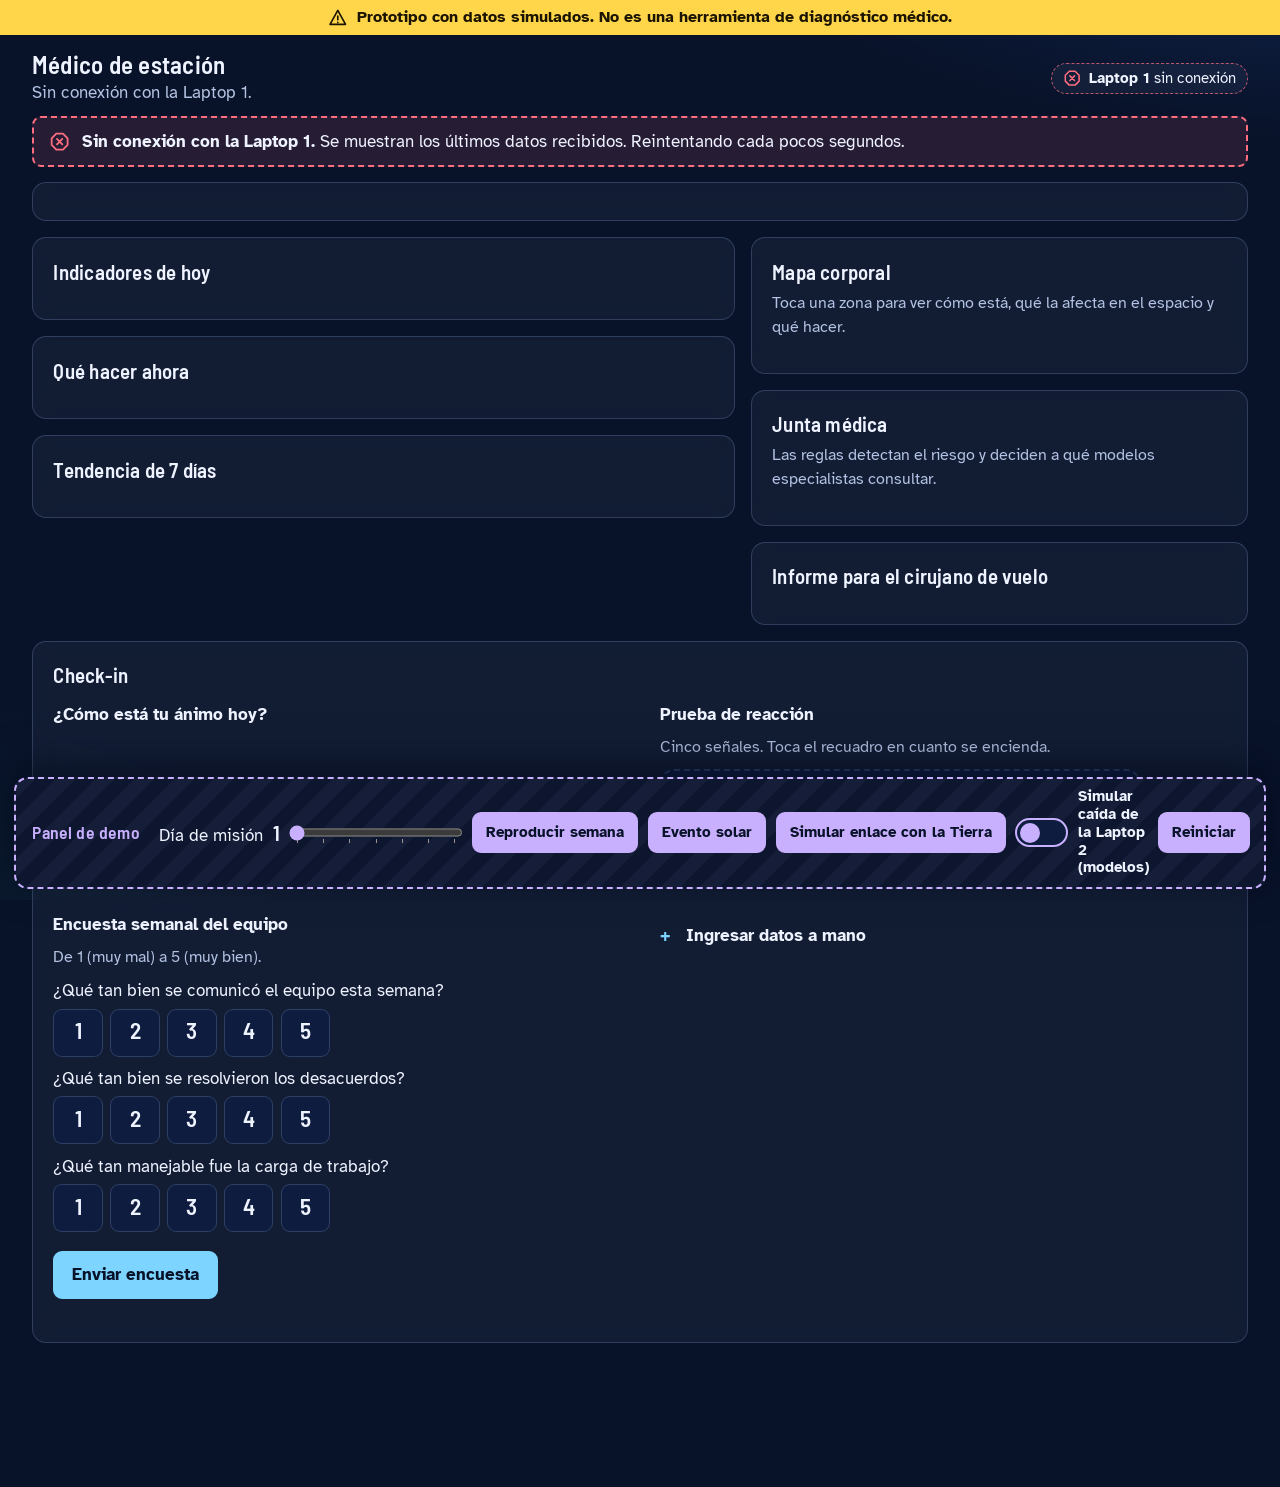
==== laptop1-backend-frontend/frontend/index.html @ 9464c799 "Primer commit: prototipo Argonaut" ====
<!DOCTYPE html>
<html lang="es">
<head>
  <meta charset="utf-8">
  <meta name="viewport" content="width=device-width, initial-scale=1, viewport-fit=cover">
  <meta name="theme-color" content="#081229">
  <title>Médico de estación</title>
  <!-- Todo es local: sin CDN, sin fuentes remotas, sin APIs externas. -->
  <link rel="stylesheet" href="css/estilos.css">
  <link rel="icon" href="data:image/svg+xml,%3Csvg xmlns='http://www.w3.org/2000/svg' viewBox='0 0 32 32'%3E%3Ccircle cx='16' cy='16' r='14' fill='%23081229' stroke='%237CD4FF' stroke-width='2'/%3E%3Cpath d='M16 9v14M9 16h14' stroke='%233EE0A1' stroke-width='3.5' stroke-linecap='round'/%3E%3C/svg%3E">
</head>
<body>
  <!-- Aviso visible y permanente (requisito del reto). -->
  <div class="aviso-permanente" role="note">
    <svg aria-hidden="true" viewBox="0 0 24 24"><path d="M12 3 2.5 20h19L12 3Z"/><path d="M12 10v4.5M12 17.5v.5"/></svg>
    <span>Prototipo con datos simulados. No es una herramienta de diagnóstico médico.</span>
  </div>

  <header class="cabecera">
    <div class="marca">
      <h1>Médico de estación</h1>
      <p id="quien">Conectando con la estación…</p>
    </div>
    <div id="red" class="red" aria-label="Estado de las laptops y del modelo solar" aria-live="polite"></div>
  </header>

  <div id="avisos-sistema" class="avisos-sistema" aria-live="polite"></div>

  <main class="rejilla" id="contenido">
    <section id="sec-estado" class="panel estado" aria-labelledby="t-estado">
      <h2 id="t-estado" class="solo-lectores">Estado general</h2>
      <div id="estado-global"></div>
    </section>

    <!-- Dos columnas en pantallas anchas; en el celular se apilan en este orden. -->
    <div class="columna">
      <section id="sec-tablero" class="panel" aria-labelledby="t-tablero">
        <h2 id="t-tablero">Indicadores de hoy</h2>
        <div id="tablero"></div>
      </section>

      <section id="sec-alertas" class="panel" aria-labelledby="t-alertas">
        <h2 id="t-alertas">Qué hacer ahora</h2>
        <div id="alertas"></div>
      </section>

      <section id="sec-tendencia" class="panel" aria-labelledby="t-tendencia">
        <h2 id="t-tendencia">Tendencia de 7 días</h2>
        <div id="tendencia"></div>
      </section>
    </div>

    <div class="columna">
      <section id="sec-cuerpo" class="panel" aria-labelledby="t-cuerpo">
        <h2 id="t-cuerpo">Mapa corporal</h2>
        <p class="ayuda">Toca una zona para ver cómo está, qué la afecta en el espacio y qué hacer.</p>
        <div id="cuerpo"></div>
      </section>

      <section id="sec-junta" class="panel" aria-labelledby="t-junta">
        <h2 id="t-junta">Junta médica</h2>
        <p class="ayuda">Las reglas detectan el riesgo y deciden a qué modelos especialistas consultar.</p>
        <div id="junta"></div>
      </section>

      <section id="sec-informe" class="panel" aria-labelledby="t-informe">
        <h2 id="t-informe">Informe para el cirujano de vuelo</h2>
        <div id="informe"></div>
      </section>
    </div>

    <section id="sec-checkin" class="panel" aria-labelledby="t-checkin">
      <h2 id="t-checkin">Check-in</h2>

      <div class="bloque">
        <h3>¿Cómo está tu ánimo hoy?</h3>
        <div id="animo-botones" class="fila-botones" role="group" aria-label="Ánimo de 1 a 5"></div>
      </div>

      <div class="bloque">
        <h3>Prueba de reacción</h3>
        <p class="ayuda">Cinco señales. Toca el recuadro en cuanto se encienda.</p>
        <button type="button" id="reaccion-zona" class="reaccion-zona" data-estado="inicio">Empezar prueba</button>
        <p id="reaccion-resultado" class="ayuda" aria-live="polite"></p>
      </div>

      <form class="bloque" id="encuesta-equipo">
        <h3>Encuesta semanal del equipo</h3>
        <p class="ayuda">De 1 (muy mal) a 5 (muy bien).</p>
        <div id="encuesta-preguntas"></div>
        <button type="submit" class="boton">Enviar encuesta</button>
        <p id="encuesta-resultado" class="ayuda" aria-live="polite"></p>
      </form>

      <details class="bloque" id="registro-manual">
        <summary>Ingresar datos a mano</summary>
        <form id="form-manual">
          <div id="manual-campos" class="campos"></div>
          <button type="submit" class="boton">Guardar datos de hoy</button>
          <p id="manual-resultado" class="ayuda" aria-live="polite"></p>
        </form>
      </details>
    </section>

    <section id="sec-demo" class="panel demo" aria-labelledby="t-demo">
      <h2 id="t-demo">Panel de demo</h2>
      <p class="ayuda">Controles del presentador. No forman parte del producto.</p>
      <div class="demo-controles">
        <div class="demo-dia">
          <label for="demo-deslizador">Día de misión <output id="demo-dia-texto" for="demo-deslizador">1</output></label>
          <input type="range" id="demo-deslizador" min="1" max="7" step="1" value="1" list="demo-marcas">
          <datalist id="demo-marcas">
            <option value="1"></option><option value="2"></option><option value="3"></option><option value="4"></option>
            <option value="5"></option><option value="6"></option><option value="7"></option>
          </datalist>
        </div>
        <button type="button" class="boton" id="demo-reproducir" aria-pressed="false">Reproducir semana</button>
        <button type="button" class="boton" id="demo-solar" aria-pressed="false">Evento solar</button>
        <button type="button" class="boton" id="demo-enlace">Simular enlace con la Tierra</button>
        <label class="interruptor">
          <input type="checkbox" id="demo-caida" role="switch">
          <span class="interruptor-pista" aria-hidden="true"></span>
          <span>Simular caída de la Laptop 2 (modelos)</span>
        </label>
        <button type="button" class="boton" id="demo-reiniciar">Reiniciar</button>
      </div>
      <p id="demo-mensaje" class="ayuda" aria-live="polite"></p>
    </section>
  </main>

  <nav class="nav-inferior" aria-label="Secciones">
    <a href="#sec-tablero">Tablero</a>
    <a href="#sec-alertas">Alertas</a>
    <a href="#sec-cuerpo">Cuerpo</a>
    <a href="#sec-junta">Junta</a>
    <a href="#sec-checkin">Check-in</a>
    <a href="#sec-demo">Demo</a>
  </nav>

  <script type="module" src="js/app.js"></script>
</body>
</html>
---- laptop1-backend-frontend/frontend/css/estilos.css ----
/* ==========================================================================
   Médico de estación · estilos
   Estética de instrumento espacial: azul marino, vidrio sutil, acentos de color.
   Sin recursos remotos: las tipografías están en ../fuentes/ (licencia SIL OFL).
   Accesibilidad: contraste alto, nunca solo color (icono + texto), controles
   grandes y táctiles, foco visible, respeto a prefers-reduced-motion.
   ========================================================================== */

@font-face {
  font-family: "Atkinson Hyperlegible";
  src: url("../fuentes/atkinson-hyperlegible-latin-400-normal.woff2") format("woff2");
  font-weight: 400; font-style: normal; font-display: swap;
}
@font-face {
  font-family: "Atkinson Hyperlegible";
  src: url("../fuentes/atkinson-hyperlegible-latin-700-normal.woff2") format("woff2");
  font-weight: 700; font-style: normal; font-display: swap;
}
@font-face {
  font-family: "Barlow Semi Condensed";
  src: url("../fuentes/barlow-semi-condensed-latin-500-normal.woff2") format("woff2");
  font-weight: 500; font-style: normal; font-display: swap;
}
@font-face {
  font-family: "Barlow Semi Condensed";
  src: url("../fuentes/barlow-semi-condensed-latin-600-normal.woff2") format("woff2");
  font-weight: 600; font-style: normal; font-display: swap;
}

:root {
  /* Base */
  --noche: #081229;          /* fondo */
  --noche-2: #0e1d3f;        /* fondo de controles */
  --vidrio: rgba(196, 215, 255, 0.055);
  --vidrio-2: rgba(196, 215, 255, 0.10);
  --borde: rgba(170, 197, 255, 0.20);
  --tinta: #eef3ff;          /* texto principal */
  --tinta-2: #b3c2e2;        /* texto secundario (contraste > 8:1 sobre --noche) */
  --acento: #7cd4ff;         /* controles interactivos */
  /* Niveles: cada uno va SIEMPRE con icono y texto */
  --verde: #3ee0a1;
  --amarillo: #ffd54a;
  --naranja: #ff9f45;
  --rojo: #ff6f80;
  --sin-dato: #9aa9c9;
  /* Panel de demo: otro tono para que no se confunda con el producto */
  --demo: #c9b0ff;

  --texto: "Atkinson Hyperlegible", system-ui, -apple-system, "Segoe UI", sans-serif;
  --cifras: "Barlow Semi Condensed", "Atkinson Hyperlegible", system-ui, sans-serif;
  --radio: 14px;
  --radio-chico: 9px;
  --toque: 48px;             /* tamaño mínimo de un control táctil */
}

* { box-sizing: border-box; }

html { scroll-behavior: smooth; scroll-padding-top: 5.5rem; }

body {
  margin: 0;
  font-family: var(--texto);
  font-size: 1.0625rem;
  line-height: 1.5;
  color: var(--tinta);
  background:
    radial-gradient(1200px 520px at 108% -180px, rgba(64, 130, 255, 0.26), transparent 62%),
    radial-gradient(900px 480px at -12% 108%, rgba(62, 224, 161, 0.07), transparent 60%),
    var(--noche);
  background-attachment: fixed;
  min-height: 100vh;
  padding-bottom: 5.5rem;
}

h1, h2, h3, p { margin: 0; }
h1 { font-family: var(--cifras); font-weight: 600; font-size: 1.55rem; letter-spacing: 0.01em; line-height: 1.1; }
h2 { font-family: var(--cifras); font-weight: 600; font-size: 1.3rem; letter-spacing: 0.01em; margin-bottom: 0.75rem; }
h3 { font-size: 1.05rem; font-weight: 700; margin-bottom: 0.4rem; }
.ayuda { color: var(--tinta-2); font-size: 0.98rem; max-width: 62ch; }
h2 + .ayuda { margin-top: -0.45rem; margin-bottom: 0.85rem; }

svg { flex: none; }
.icono, .aviso-permanente svg {
  width: 1.25em; height: 1.25em; fill: none; stroke: currentColor;
  stroke-width: 2; stroke-linecap: round; stroke-linejoin: round;
}

.solo-lectores {
  position: absolute; width: 1px; height: 1px; overflow: hidden;
  clip: rect(0 0 0 0); white-space: nowrap;
}

:focus-visible { outline: 3px solid var(--acento); outline-offset: 3px; border-radius: 6px; }

/* ---- Aviso permanente ---------------------------------------------------- */
.aviso-permanente {
  position: sticky; top: 0; z-index: 30;
  display: flex; align-items: center; justify-content: center; gap: 0.55rem;
  padding: 0.45rem 1rem;
  background: #ffd54a; color: #1b1400;
  font-weight: 700; font-size: 0.98rem; text-align: center; line-height: 1.3;
}

/* ---- Cabecera ------------------------------------------------------------- */
.cabecera {
  display: flex; flex-wrap: wrap; align-items: center; justify-content: space-between;
  gap: 0.9rem 1.5rem; padding: 1rem clamp(0.9rem, 2.5vw, 2rem) 0.6rem;
}
.marca p { color: var(--tinta-2); margin-top: 0.15rem; }

.red { display: flex; flex-wrap: wrap; gap: 0.5rem; }
.luz {
  display: inline-flex; align-items: center; gap: 0.45rem;
  padding: 0.35rem 0.7rem; border: 1.5px solid var(--borde); border-radius: 999px;
  background: var(--vidrio); font-size: 0.92rem; line-height: 1.2;
}
.luz b { font-weight: 700; }
.luz-ok { color: var(--verde); border-color: rgba(62, 224, 161, 0.55); }
.luz-mal { color: var(--rojo); border-color: rgba(255, 111, 128, 0.7); border-style: dashed; }
.luz span { color: var(--tinta); }

/* ---- Avisos del sistema --------------------------------------------------- */
.avisos-sistema { display: grid; gap: 0.5rem; padding: 0 clamp(0.9rem, 2.5vw, 2rem); }
.aviso-sistema {
  display: flex; gap: 0.7rem; align-items: flex-start;
  padding: 0.7rem 0.95rem; border-radius: var(--radio-chico);
  border: 2px dashed var(--naranja); background: rgba(255, 159, 69, 0.12);
}
.aviso-sistema .icono { color: var(--naranja); margin-top: 0.15rem; }
.aviso-sistema.guardadas { border-color: var(--demo); background: rgba(201, 176, 255, 0.12); }
.aviso-sistema.guardadas .icono { color: var(--demo); }
.aviso-sistema.sin-conexion { border-color: var(--rojo); background: rgba(255, 111, 128, 0.12); }
.aviso-sistema.sin-conexion .icono { color: var(--rojo); }

/* ---- Rejilla y paneles ---------------------------------------------------- */
.rejilla {
  display: grid; gap: 1rem; grid-template-columns: minmax(0, 1fr);
  padding: 0.9rem clamp(0.9rem, 2.5vw, 2rem) 1.5rem;
}
.columna { display: grid; gap: 1rem; align-content: start; min-width: 0; }
.panel {
  background: var(--vidrio);
  border: 1px solid var(--borde);
  border-radius: var(--radio);
  padding: 1.1rem clamp(0.9rem, 1.6vw, 1.4rem) 1.25rem;
  backdrop-filter: blur(10px);
  -webkit-backdrop-filter: blur(10px);
  min-width: 0;
}

/* ---- Niveles (icono + texto + color) -------------------------------------- */
.nivel {
  display: inline-flex; align-items: center; gap: 0.4rem;
  font-weight: 700; line-height: 1.2; white-space: nowrap;
}
.nivel-verde { color: var(--verde); }
.nivel-amarillo { color: var(--amarillo); }
.nivel-naranja { color: var(--naranja); }
.nivel-rojo { color: var(--rojo); }
.nivel-sin_dato { color: var(--sin-dato); }

/* ---- Estado general -------------------------------------------------------- */
.estado-global { display: grid; gap: 1.1rem; }
.estado-principal { display: flex; gap: 1rem; align-items: center; }
.estado-insignia {
  display: grid; place-items: center; width: 5.2rem; height: 5.2rem; flex: none;
  border-radius: 50%; border: 3px solid currentColor;
  background: radial-gradient(circle at 50% 35%, rgba(255, 255, 255, 0.10), transparent 70%);
}
.estado-insignia .icono { width: 2.6rem; height: 2.6rem; stroke-width: 2.2; }
.estado-nivel { font-family: var(--cifras); font-weight: 600; font-size: 2.1rem; line-height: 1; }
.estado-texto { margin-top: 0.35rem; max-width: 60ch; color: var(--tinta); }
.estado-accion { margin-top: 0.35rem; color: var(--tinta-2); max-width: 60ch; }
.estado-accion b { color: var(--tinta); }

.semana { display: grid; grid-template-columns: repeat(7, minmax(0, 1fr)); gap: 0.35rem; max-width: 34rem; }
.semana-dia {
  display: grid; justify-items: center; gap: 0.15rem; padding: 0.4rem 0.1rem;
  border-radius: var(--radio-chico); border: 1.5px solid transparent; font-size: 0.85rem; color: var(--tinta-2);
}
.semana-dia b { font-family: var(--cifras); font-size: 1.1rem; color: var(--tinta); font-weight: 600; }
.semana-dia.hoy { border-color: var(--tinta); background: var(--vidrio-2); }
.semana-dia.futuro { opacity: 0.45; }
.semana-dia .icono { width: 1.35rem; height: 1.35rem; }
.semana-titulo { font-size: 0.95rem; color: var(--tinta-2); margin-bottom: 0.3rem; }

/* ---- Tablero --------------------------------------------------------------- */
.tarjetas { display: grid; gap: 0.7rem; grid-template-columns: repeat(auto-fill, minmax(10.5rem, 1fr)); }
.tarjeta {
  position: relative; padding: 0.8rem 0.85rem 0.85rem 1.05rem;
  background: var(--noche-2); border: 1px solid var(--borde); border-radius: var(--radio-chico);
  display: grid; gap: 0.25rem; align-content: start; overflow: hidden;
}
.tarjeta::before {   /* franja lateral del color del nivel (refuerzo, no único indicador) */
  content: ""; position: absolute; inset: 0 auto 0 0; width: 6px; background: currentColor;
}
.tarjeta-nombre { display: flex; align-items: center; gap: 0.4rem; color: var(--tinta-2); font-size: 0.98rem; }
.tarjeta-valor { font-family: var(--cifras); font-weight: 600; font-size: 2.35rem; line-height: 1; color: var(--tinta); font-variant-numeric: tabular-nums; }
.tarjeta-valor small { font-family: var(--texto); font-weight: 400; font-size: 0.95rem; color: var(--tinta-2); margin-left: 0.25rem; }
.tarjeta-pie { color: var(--tinta-2); font-size: 0.92rem; display: flex; align-items: flex-start; gap: 0.3rem; line-height: 1.35; }
.tarjeta-pie .icono { width: 1.05em; height: 1.05em; margin-top: 0.15em; }
.tarjeta .etiqueta-manual { font-size: 0.82rem; color: var(--acento); }

.subtitulo { margin: 1.1rem 0 0.55rem; color: var(--tinta-2); font-size: 1rem; font-weight: 700; }
.tarjetas.chicas { grid-template-columns: repeat(auto-fill, minmax(9.5rem, 1fr)); }
.tarjetas.chicas .tarjeta-valor { font-size: 1.7rem; }

.externos {
  margin-top: 0.9rem; padding: 0.75rem 0.9rem; border-radius: var(--radio-chico);
  border: 1.5px dashed var(--borde); display: grid; gap: 0.3rem;
}
.externos-valores { display: flex; flex-wrap: wrap; gap: 0.3rem 1.4rem; font-family: var(--cifras); font-size: 1.25rem; font-weight: 500; }
.externos-valores small { font-family: var(--texto); font-size: 0.9rem; color: var(--tinta-2); }

/* ---- Mapa corporal --------------------------------------------------------- */
.cuerpo { display: grid; gap: 1rem; grid-template-columns: minmax(0, 1fr); }
.cuerpo-figura { display: grid; justify-items: center; }
.cuerpo-figura svg { width: min(100%, 15rem); height: auto; overflow: visible; }
.silueta { fill: #1a2f5e; stroke: #5d7bbd; stroke-width: 2; }
.silueta-linea { stroke: #1a2f5e; stroke-linecap: round; fill: none; }
.silueta-borde { stroke: #5d7bbd; stroke-linecap: round; fill: none; }
.zona { cursor: pointer; color: var(--sin-dato); }
.zona .relleno { fill: currentColor; fill-opacity: 0.30; stroke: currentColor; stroke-width: 2.5; }
.zona .trazo { fill: none; stroke: currentColor; stroke-width: 3; stroke-linecap: round; }
.zona .aro { fill: none; stroke: currentColor; stroke-width: 2.5; stroke-dasharray: 3 9; stroke-linecap: round; }
.zona:hover .relleno, .zona.activa .relleno { fill-opacity: 0.55; }
.zona.activa .relleno, .zona.activa .trazo { stroke-width: 4.5; }
.zona.activa .aro { stroke-width: 4.5; stroke-dasharray: 3 7; }
.zona:focus-visible { outline: none; }
.zona:focus-visible .relleno, .zona:focus-visible .trazo, .zona:focus-visible .aro { stroke: var(--acento); stroke-width: 5; }
.zona-toque { fill: transparent; stroke: none; }

.zonas-lista { display: grid; gap: 0.4rem; }
.zona-boton {
  display: flex; justify-content: space-between; align-items: center; gap: 0.6rem;
  min-height: var(--toque); width: 100%; padding: 0.45rem 0.8rem; text-align: left;
  font: inherit; color: var(--tinta); background: var(--noche-2);
  border: 1.5px solid var(--borde); border-radius: var(--radio-chico); cursor: pointer;
}
.zona-boton[aria-pressed="true"] { border-color: var(--tinta); background: var(--vidrio-2); }
.zona-detalle { display: grid; gap: 0.6rem; padding: 0.9rem; background: var(--noche-2); border-radius: var(--radio-chico); border: 1px solid var(--borde); }
.zona-detalle dl { margin: 0; display: grid; gap: 0.55rem; }
.zona-detalle dt { font-weight: 700; color: var(--tinta-2); font-size: 0.95rem; }
.zona-detalle dd { margin: 0.1rem 0 0; max-width: 60ch; }
.futura { border-style: dashed; color: var(--tinta-2); }

/* ---- Alertas y protocolo --------------------------------------------------- */
.alerta {
  border: 1.5px solid currentColor; border-radius: var(--radio-chico); background: var(--noche-2);
  padding: 0.95rem 1rem 1rem; display: grid; gap: 0.6rem;
}
.alerta + .alerta { margin-top: 0.85rem; }
.alerta-cabecera { display: flex; flex-wrap: wrap; align-items: baseline; gap: 0.3rem 0.8rem; }
.alerta-cabecera h3 { margin: 0; color: var(--tinta); font-size: 1.15rem; }
.alerta p { color: var(--tinta); max-width: 68ch; }
.alerta .junta-dice { color: var(--tinta-2); font-size: 0.98rem; }
.protocolo { color: var(--tinta); border-top: 1px solid var(--borde); padding-top: 0.7rem; display: grid; gap: 0.5rem; }
.protocolo h4 { margin: 0; font-size: 1.02rem; }
.protocolo ol { list-style: none; margin: 0; padding: 0; display: grid; gap: 0.4rem; counter-reset: paso; }
.paso {
  display: grid; grid-template-columns: auto 1fr; gap: 0.2rem 0.7rem; align-items: start;
  padding: 0.55rem 0.7rem; border-radius: var(--radio-chico); background: rgba(196, 215, 255, 0.05);
  counter-increment: paso;
}
.paso label { display: contents; cursor: pointer; }
.paso input[type="checkbox"] {
  width: 1.7rem; height: 1.7rem; margin: 0.1rem 0 0; accent-color: var(--verde); cursor: pointer;
}
.paso-texto::before { content: counter(paso) ". "; font-weight: 700; color: var(--tinta-2); }
.paso.hecho .paso-texto { color: var(--tinta-2); text-decoration: line-through; text-decoration-color: rgba(179, 194, 226, 0.6); }
.paso-extra { grid-column: 2; display: flex; flex-wrap: wrap; align-items: center; gap: 0.6rem; font-size: 0.95rem; color: var(--tinta-2); }
.temporizador { font-family: var(--cifras); font-size: 1.25rem; font-weight: 600; color: var(--tinta); font-variant-numeric: tabular-nums; }
.temporizador.listo { color: var(--verde); }
.vacio { color: var(--tinta-2); padding: 0.6rem 0; max-width: 60ch; }
.vacio b { color: var(--tinta); display: block; margin-bottom: 0.15rem; }

/* ---- Botones y controles --------------------------------------------------- */
.boton {
  display: inline-flex; align-items: center; justify-content: center; gap: 0.5rem;
  min-height: var(--toque); padding: 0.55rem 1.05rem;
  font: inherit; font-weight: 700; color: var(--noche); background: var(--acento);
  border: 2px solid var(--acento); border-radius: var(--radio-chico); cursor: pointer; text-decoration: none;
  transition: transform 120ms ease, background-color 120ms ease;
}
.boton:hover { background: #a5e2ff; border-color: #a5e2ff; }
.boton:active { transform: translateY(1px); }
.boton:disabled { opacity: 0.55; cursor: progress; }
.boton-secundario, .boton-chico { background: transparent; color: var(--tinta); border-color: var(--borde); }
.boton-secundario:hover, .boton-chico:hover { background: var(--vidrio-2); border-color: var(--tinta-2); }
.boton-chico { min-height: 2.5rem; padding: 0.3rem 0.75rem; font-size: 0.95rem; }
.boton[aria-pressed="true"] { background: var(--tinta); border-color: var(--tinta); color: var(--noche); }

.fila-botones { display: flex; flex-wrap: wrap; gap: 0.45rem; }
.opcion {
  display: grid; justify-items: center; gap: 0.1rem; min-width: 4.1rem; min-height: var(--toque);
  padding: 0.45rem 0.55rem; font: inherit; color: var(--tinta); background: var(--noche-2);
  border: 1.5px solid var(--borde); border-radius: var(--radio-chico); cursor: pointer; line-height: 1.2;
}
.opcion b { font-family: var(--cifras); font-size: 1.45rem; font-weight: 600; }
.opcion small { font-size: 0.82rem; color: var(--tinta-2); }
.opcion[aria-pressed="true"], .opcion:has(input:checked) { border-color: var(--acento); background: rgba(124, 212, 255, 0.16); }
.opcion input { position: absolute; opacity: 0; pointer-events: none; }
.opcion:has(input:focus-visible) { outline: 3px solid var(--acento); outline-offset: 3px; }

.bloque { padding: 0.9rem 0; border-top: 1px solid var(--borde); display: grid; gap: 0.55rem; justify-items: start; align-content: start; }
.bloque:first-of-type { border-top: 0; padding-top: 0; }
.bloque h3 { margin: 0; }
.pregunta { border: 0; padding: 0; margin: 0 0 0.6rem; display: grid; gap: 0.35rem; }
.pregunta legend { padding: 0; margin-bottom: 0.3rem; }
.pregunta .opcion { min-width: 3.1rem; }

.reaccion-zona {
  width: 100%; max-width: 30rem; min-height: 7.5rem; font: inherit; font-weight: 700; font-size: 1.2rem;
  color: var(--tinta); background: var(--noche-2); border: 2px dashed var(--borde);
  border-radius: var(--radio); cursor: pointer; touch-action: manipulation; user-select: none;
}
.reaccion-zona[data-estado="espera"] { border-style: solid; color: var(--tinta-2); }
.reaccion-zona[data-estado="ya"] { background: var(--tinta); color: var(--noche); border: 6px double var(--noche); }

details > summary { cursor: pointer; font-weight: 700; min-height: var(--toque); display: flex; align-items: center; gap: 0.4rem; }
details > summary::marker { content: ""; }
details > summary::before { content: "+"; font-family: var(--cifras); font-size: 1.4rem; width: 1.2rem; color: var(--acento); }
details[open] > summary::before { content: "–"; }
.campos { display: grid; gap: 0.6rem; grid-template-columns: repeat(auto-fill, minmax(11rem, 1fr)); margin: 0.6rem 0 0.8rem; }
.campo { display: grid; gap: 0.2rem; font-size: 0.95rem; color: var(--tinta-2); }
.campo input {
  min-height: var(--toque); padding: 0.4rem 0.6rem; font: inherit; font-size: 1.1rem; color: var(--tinta);
  background: var(--noche); border: 1.5px solid var(--borde); border-radius: var(--radio-chico); width: 100%;
}
#form-manual { width: 100%; }

/* ---- Junta médica ---------------------------------------------------------- */
.junta { display: grid; gap: 0.7rem; }
.miembro { background: var(--noche-2); border: 1px solid var(--borde); border-radius: var(--radio-chico); padding: 0.8rem 0.95rem; display: grid; gap: 0.45rem; }
.miembro.no_convocado { opacity: 0.72; }
.miembro.no_disponible { border: 1.5px dashed var(--rojo); }
.miembro-cabecera { display: flex; flex-wrap: wrap; justify-content: space-between; gap: 0.2rem 0.8rem; align-items: baseline; }
.miembro-cabecera h3 { margin: 0; font-size: 1.08rem; }
.miembro-lugar { color: var(--tinta-2); font-size: 0.92rem; }
.estado-miembro { display: inline-flex; align-items: center; gap: 0.35rem; font-weight: 700; font-size: 0.95rem; }
.estado-miembro.respondio { color: var(--verde); }
.estado-miembro.no_disponible { color: var(--rojo); }
.estado-miembro.no_convocado { color: var(--tinta-2); }
.riesgo { display: grid; grid-template-columns: auto 1fr auto; gap: 0.7rem; align-items: center; }
.riesgo-cifra { font-family: var(--cifras); font-weight: 600; font-size: 1.75rem; line-height: 1; font-variant-numeric: tabular-nums; color: var(--tinta); }
.riesgo-barra { position: relative; height: 0.7rem; border-radius: 999px; background: rgba(196, 215, 255, 0.14); overflow: hidden; }
.riesgo-barra i { position: absolute; inset: 0 auto 0 0; background: currentColor; border-radius: 999px; }
.miembro p { max-width: 62ch; }
.factores { display: flex; flex-wrap: wrap; gap: 0.35rem; list-style: none; margin: 0; padding: 0; }
.factores li { display: inline-flex; align-items: center; gap: 0.3rem; padding: 0.2rem 0.55rem; border-radius: 999px; background: rgba(196, 215, 255, 0.09); font-size: 0.92rem; }
.factores .icono { width: 1em; height: 1em; }
.ficha { color: var(--tinta-2); font-size: 0.88rem; }
.resultado-final { border: 1.5px solid var(--borde); border-radius: var(--radio-chico); padding: 0.85rem 0.95rem; display: grid; gap: 0.35rem; background: var(--vidrio-2); }
.modo { display: inline-flex; align-items: center; gap: 0.4rem; font-weight: 700; }
.modo.degradado { color: var(--naranja); }
.modo.completo { color: var(--verde); }

/* ---- Tendencia -------------------------------------------------------------- */
.selector { display: flex; flex-wrap: wrap; align-items: center; gap: 0.5rem 0.8rem; margin-bottom: 0.7rem; }
.selector select {
  min-height: var(--toque); padding: 0.4rem 2.2rem 0.4rem 0.75rem; font: inherit; color: var(--tinta);
  background: var(--noche-2); border: 1.5px solid var(--borde); border-radius: var(--radio-chico);
}
.grafica svg { width: 100%; height: auto; display: block; }
.grafica .eje { stroke: var(--borde); stroke-width: 1; }
.grafica .banda { fill: rgba(62, 224, 161, 0.13); }
.grafica .base { stroke: var(--verde); stroke-width: 1.5; stroke-dasharray: 6 5; }
.grafica .umbral { stroke: var(--amarillo); stroke-width: 1.5; stroke-dasharray: 2 5; }
.grafica .linea { fill: none; stroke: var(--acento); stroke-width: 3; stroke-linejoin: round; stroke-linecap: round; }
.grafica .punto { fill: var(--noche); stroke: var(--acento); stroke-width: 3; }
.grafica .punto.hoy { fill: var(--acento); }
.grafica text { fill: var(--tinta-2); font-family: var(--texto); font-size: 13px; }
.grafica text.valor { fill: var(--tinta); font-family: var(--cifras); font-size: 15px; font-weight: 600; }
.leyenda { display: flex; flex-wrap: wrap; gap: 0.3rem 1.2rem; color: var(--tinta-2); font-size: 0.92rem; margin-top: 0.4rem; }
.leyenda span { display: inline-flex; align-items: center; gap: 0.4rem; }
.leyenda i { display: inline-block; width: 1.6rem; height: 0; border-top: 2px dashed var(--verde); }
.leyenda i.l-umbral { border-top: 2px dotted var(--amarillo); }
.leyenda i.l-banda { height: 0.75rem; border: 0; background: rgba(62, 224, 161, 0.25); }
.leyenda i.l-dato { border-top: 3px solid var(--acento); }

/* ---- Informe ---------------------------------------------------------------- */
.informe { background: var(--noche-2); border: 1px solid var(--borde); border-radius: var(--radio-chico); padding: 0.3rem 0.95rem 0.5rem; }
.informe + .informe { margin-top: 0.6rem; }
.informe summary { justify-content: flex-start; flex-wrap: wrap; }
.informe summary .cola { margin-left: auto; display: inline-flex; align-items: center; gap: 0.35rem; font-size: 0.95rem; }
.cola.pendiente { color: var(--amarillo); }
.cola.enviado { color: var(--verde); }
.informe-cuerpo { display: grid; gap: 0.75rem; padding: 0.3rem 0 0.6rem; }
.informe-cuerpo h4 { margin: 0 0 0.25rem; font-size: 0.98rem; color: var(--tinta-2); }
.informe-cuerpo ul { margin: 0; padding-left: 1.15rem; display: grid; gap: 0.2rem; }
.tabla-envoltura { overflow-x: auto; }
table { border-collapse: collapse; width: 100%; font-size: 0.95rem; }
th, td { text-align: left; padding: 0.35rem 0.6rem 0.35rem 0; border-bottom: 1px solid var(--borde); white-space: nowrap; }
th { color: var(--tinta-2); font-weight: 700; }
td.num { font-family: var(--cifras); font-size: 1.05rem; font-variant-numeric: tabular-nums; }

/* ---- Panel de demo (separado visualmente del producto) ----------------------- */
.panel.demo {
  border: 2px dashed var(--demo);
  background: repeating-linear-gradient(135deg, rgba(201, 176, 255, 0.07) 0 14px, rgba(201, 176, 255, 0.025) 14px 28px), var(--noche);
}
.panel.demo h2 { color: var(--demo); }
.demo-controles { display: flex; flex-wrap: wrap; gap: 0.6rem 0.7rem; align-items: center; }
.demo-dia { display: grid; gap: 0.2rem; min-width: min(100%, 15rem); flex: 1 1 15rem; }
.demo-dia output { font-family: var(--cifras); font-weight: 600; font-size: 1.35rem; margin-left: 0.3rem; }
input[type="range"] { width: 100%; height: var(--toque); accent-color: var(--demo); cursor: pointer; margin: 0; }
.panel.demo .boton { background: var(--demo); border-color: var(--demo); }
.panel.demo .boton:hover { background: #ddceff; border-color: #ddceff; }
.panel.demo .boton[aria-pressed="true"] { background: var(--tinta); border-color: var(--tinta); }
.panel.demo .boton-secundario { background: transparent; color: var(--tinta); border-color: var(--demo); }
.interruptor { display: inline-flex; align-items: center; gap: 0.6rem; min-height: var(--toque); cursor: pointer; font-weight: 700; }
.interruptor input { position: absolute; opacity: 0; }
.interruptor-pista {
  position: relative; width: 3.3rem; height: 1.85rem; border-radius: 999px; flex: none;
  background: var(--noche-2); border: 2px solid var(--demo); transition: background-color 150ms ease;
}
.interruptor-pista::after {
  content: ""; position: absolute; top: 50%; left: 0.2rem; width: 1.25rem; height: 1.25rem;
  border-radius: 50%; background: var(--demo); transform: translateY(-50%); transition: left 150ms ease;
}
.interruptor input:checked + .interruptor-pista { background: var(--demo); }
.interruptor input:checked + .interruptor-pista::after { left: 1.65rem; background: var(--noche); }
.interruptor input:focus-visible + .interruptor-pista { outline: 3px solid var(--acento); outline-offset: 3px; }

/* ---- Navegación inferior (celular) ------------------------------------------- */
.nav-inferior {
  position: fixed; inset: auto 0 0 0; z-index: 25; display: grid; grid-template-columns: repeat(6, 1fr);
  background: rgba(8, 18, 41, 0.94); border-top: 1px solid var(--borde);
  padding-bottom: env(safe-area-inset-bottom);
  backdrop-filter: blur(12px); -webkit-backdrop-filter: blur(12px);
}
.nav-inferior a {
  display: grid; place-items: center; min-height: 3.4rem; color: var(--tinta); text-decoration: none;
  font-size: 0.88rem; font-weight: 700;
}
.nav-inferior a:hover { background: var(--vidrio-2); }

/* ---- Pantallas anchas -------------------------------------------------------- */
@media (min-width: 720px) {
  .cuerpo { grid-template-columns: minmax(11rem, 15rem) minmax(0, 1fr); align-items: start; }
  .estado-global { grid-template-columns: minmax(0, 1fr) auto; align-items: center; }
}

@media (min-width: 1160px) {
  body { padding-bottom: 7.5rem; }
  .nav-inferior { display: none; }
  .rejilla { grid-template-columns: repeat(12, minmax(0, 1fr)); align-items: start; }
  #sec-estado { grid-column: 1 / -1; }
  .columna:first-of-type { grid-column: span 7; }
  .columna:last-of-type { grid-column: span 5; }
  .tarjetas { grid-template-columns: repeat(3, minmax(0, 1fr)); }
  .tarjetas.chicas { grid-template-columns: repeat(4, minmax(0, 1fr)); }
  #sec-checkin { grid-column: 1 / -1; display: grid; grid-template-columns: repeat(2, minmax(0, 1fr)); column-gap: 2.5rem; }
  #sec-checkin h2 { grid-column: 1 / -1; }
  #sec-checkin .bloque:nth-of-type(2) { border-top: 0; padding-top: 0; }
  /* El panel de demo se acopla abajo: siempre a mano del presentador. */
  #sec-demo {
    position: fixed; inset: auto 0.9rem 0.7rem 0.9rem; z-index: 25; margin: 0;
    padding: 0.55rem 1rem 0.6rem; display: grid; grid-template-columns: auto minmax(0, 1fr); gap: 0.1rem 1.2rem; align-items: center;
    backdrop-filter: blur(14px); -webkit-backdrop-filter: blur(14px);
    box-shadow: 0 -10px 40px rgba(2, 8, 24, 0.65);
  }
  #sec-demo h2 { margin: 0; font-size: 1.1rem; }
  #sec-demo > .ayuda { display: none; }
  #sec-demo .demo-controles { flex-wrap: nowrap; gap: 0.6rem; }
  #sec-demo .demo-dia { flex: 1 1 22rem; min-width: 19rem; grid-template-columns: auto 1fr; align-items: center; gap: 0.6rem; white-space: nowrap; }
  #sec-demo .boton { min-height: 2.6rem; padding: 0.3rem 0.75rem; font-size: 0.93rem; white-space: nowrap; }
  #sec-demo .interruptor { font-size: 0.93rem; max-width: 13rem; line-height: 1.2; }
  #sec-demo input[type="range"] { height: 2.4rem; }
  #demo-mensaje { grid-column: 1 / -1; font-size: 0.9rem; }
  #demo-mensaje:empty { display: none; }
}

@media (max-width: 480px) {
  body { font-size: 1rem; }
  .tarjetas { grid-template-columns: repeat(2, minmax(0, 1fr)); }
  .tarjeta-valor { font-size: 2rem; }
  .estado-insignia { width: 4.2rem; height: 4.2rem; }
  .estado-nivel { font-size: 1.8rem; }
  .aviso-permanente { font-size: 0.88rem; padding: 0.4rem 0.6rem; }
}

/* ---- Movimiento: suave, y desactivado si la persona lo pide ------------------ */
@media (prefers-reduced-motion: no-preference) {
  .estado-insignia.cambio { animation: latido 700ms ease-out 1; }
  .riesgo-barra i { transition: width 500ms ease; }
  @keyframes latido {
    0% { box-shadow: 0 0 0 0 currentColor; }
    100% { box-shadow: 0 0 0 22px transparent; }
  }
}
@media (prefers-reduced-motion: reduce) {
  html { scroll-behavior: auto; }
  *, *::before, *::after { transition: none !important; animation: none !important; }
}
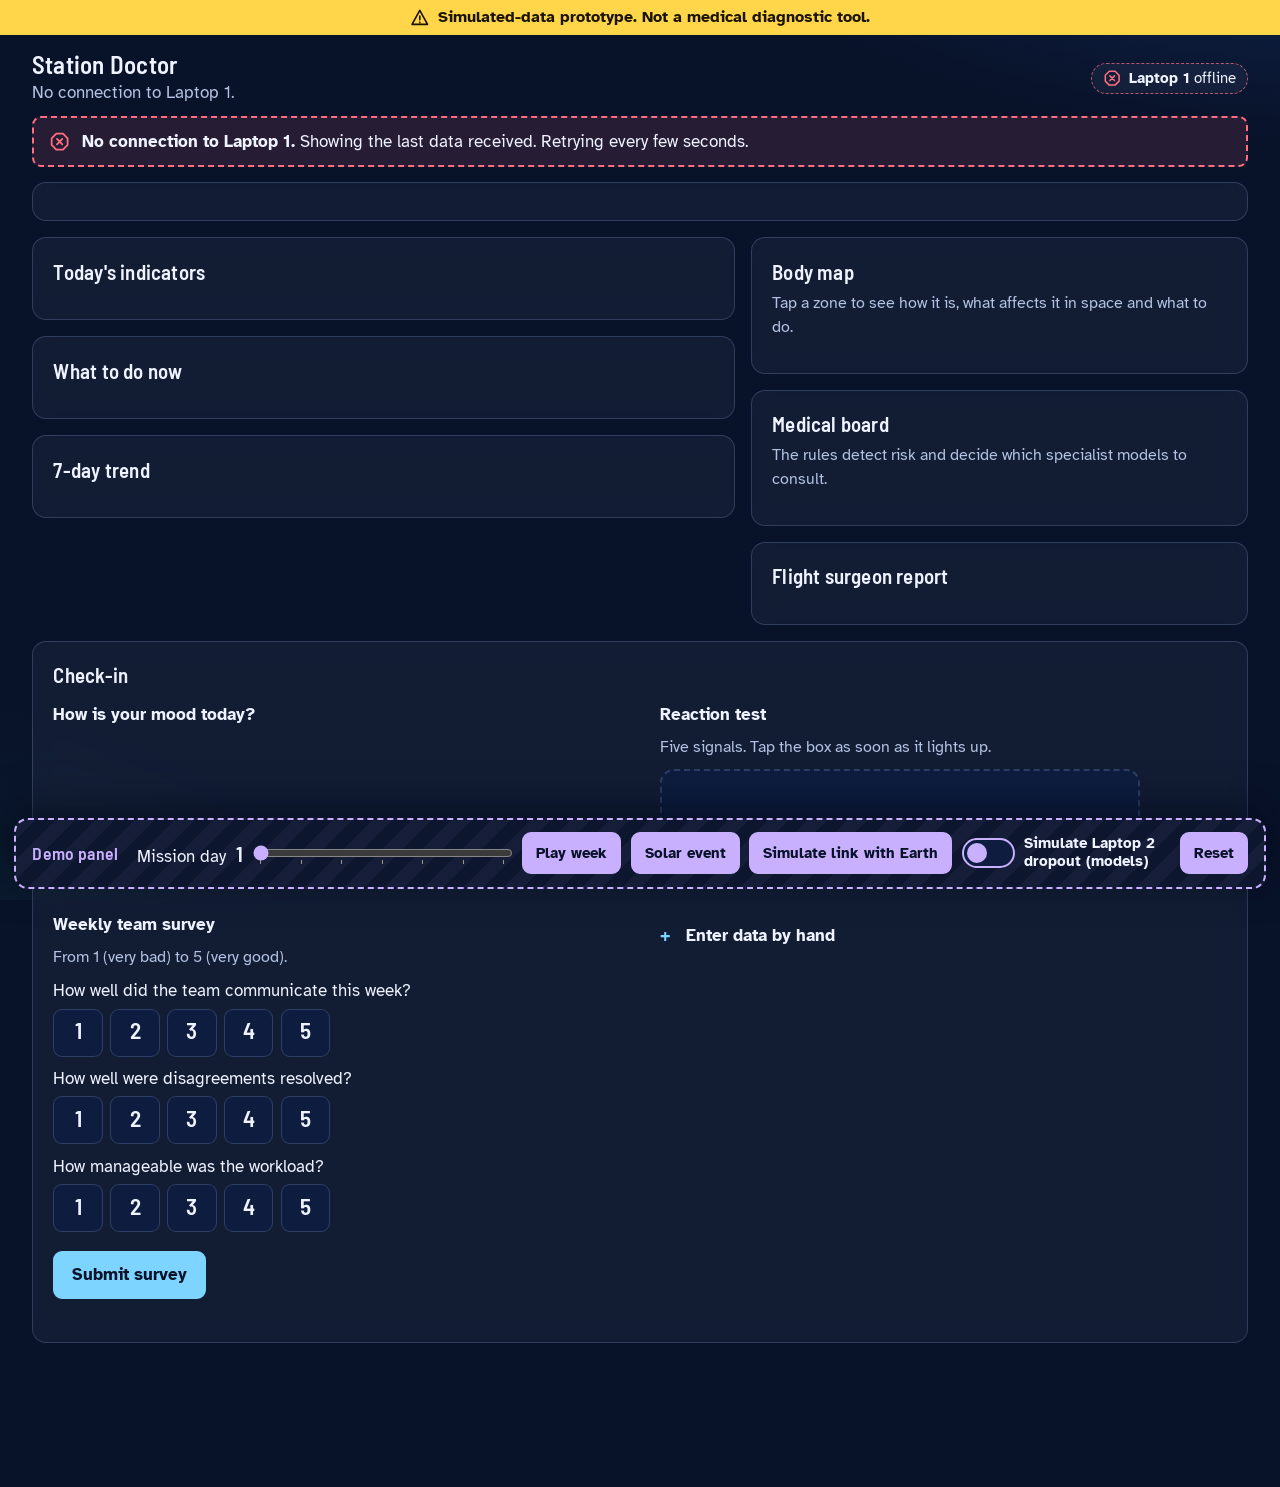
==== commit 454e8b34: "feat: frontend English translation" ====
--- a/laptop1-backend-frontend/frontend/index.html
+++ b/laptop1-backend-frontend/frontend/index.html
@@ -1,70 +1,70 @@
 <!DOCTYPE html>
-<html lang="es">
+<html lang="en">
 <head>
   <meta charset="utf-8">
   <meta name="viewport" content="width=device-width, initial-scale=1, viewport-fit=cover">
   <meta name="theme-color" content="#081229">
-  <title>Médico de estación</title>
-  <!-- Todo es local: sin CDN, sin fuentes remotas, sin APIs externas. -->
+  <title>Station Doctor</title>
+  <!-- Everything is local: no CDN, no remote fonts, no external APIs. -->
   <link rel="stylesheet" href="css/estilos.css">
   <link rel="icon" href="data:image/svg+xml,%3Csvg xmlns='http://www.w3.org/2000/svg' viewBox='0 0 32 32'%3E%3Ccircle cx='16' cy='16' r='14' fill='%23081229' stroke='%237CD4FF' stroke-width='2'/%3E%3Cpath d='M16 9v14M9 16h14' stroke='%233EE0A1' stroke-width='3.5' stroke-linecap='round'/%3E%3C/svg%3E">
 </head>
 <body>
-  <!-- Aviso visible y permanente (requisito del reto). -->
+  <!-- Permanent, visible notice (challenge requirement). -->
   <div class="aviso-permanente" role="note">
     <svg aria-hidden="true" viewBox="0 0 24 24"><path d="M12 3 2.5 20h19L12 3Z"/><path d="M12 10v4.5M12 17.5v.5"/></svg>
-    <span>Prototipo con datos simulados. No es una herramienta de diagnóstico médico.</span>
+    <span>Simulated-data prototype. Not a medical diagnostic tool.</span>
   </div>
 
   <header class="cabecera">
     <div class="marca">
-      <h1>Médico de estación</h1>
-      <p id="quien">Conectando con la estación…</p>
+      <h1>Station Doctor</h1>
+      <p id="quien">Connecting to the station…</p>
     </div>
-    <div id="red" class="red" aria-label="Estado de las laptops y del modelo solar" aria-live="polite"></div>
+    <div id="red" class="red" aria-label="Status of the laptops and the solar model" aria-live="polite"></div>
   </header>
 
   <div id="avisos-sistema" class="avisos-sistema" aria-live="polite"></div>
 
   <main class="rejilla" id="contenido">
     <section id="sec-estado" class="panel estado" aria-labelledby="t-estado">
-      <h2 id="t-estado" class="solo-lectores">Estado general</h2>
+      <h2 id="t-estado" class="solo-lectores">Overall status</h2>
       <div id="estado-global"></div>
     </section>
 
-    <!-- Dos columnas en pantallas anchas; en el celular se apilan en este orden. -->
+    <!-- Two columns on wide screens; on a phone they stack in this order. -->
     <div class="columna">
       <section id="sec-tablero" class="panel" aria-labelledby="t-tablero">
-        <h2 id="t-tablero">Indicadores de hoy</h2>
+        <h2 id="t-tablero">Today's indicators</h2>
         <div id="tablero"></div>
       </section>
 
       <section id="sec-alertas" class="panel" aria-labelledby="t-alertas">
-        <h2 id="t-alertas">Qué hacer ahora</h2>
+        <h2 id="t-alertas">What to do now</h2>
         <div id="alertas"></div>
       </section>
 
       <section id="sec-tendencia" class="panel" aria-labelledby="t-tendencia">
-        <h2 id="t-tendencia">Tendencia de 7 días</h2>
+        <h2 id="t-tendencia">7-day trend</h2>
         <div id="tendencia"></div>
       </section>
     </div>
 
     <div class="columna">
       <section id="sec-cuerpo" class="panel" aria-labelledby="t-cuerpo">
-        <h2 id="t-cuerpo">Mapa corporal</h2>
-        <p class="ayuda">Toca una zona para ver cómo está, qué la afecta en el espacio y qué hacer.</p>
+        <h2 id="t-cuerpo">Body map</h2>
+        <p class="ayuda">Tap a zone to see how it is, what affects it in space and what to do.</p>
         <div id="cuerpo"></div>
       </section>
 
       <section id="sec-junta" class="panel" aria-labelledby="t-junta">
-        <h2 id="t-junta">Junta médica</h2>
-        <p class="ayuda">Las reglas detectan el riesgo y deciden a qué modelos especialistas consultar.</p>
+        <h2 id="t-junta">Medical board</h2>
+        <p class="ayuda">The rules detect risk and decide which specialist models to consult.</p>
         <div id="junta"></div>
       </section>
 
       <section id="sec-informe" class="panel" aria-labelledby="t-informe">
-        <h2 id="t-informe">Informe para el cirujano de vuelo</h2>
+        <h2 id="t-informe">Flight surgeon report</h2>
         <div id="informe"></div>
       </section>
     </div>
@@ -73,66 +73,66 @@
       <h2 id="t-checkin">Check-in</h2>
 
       <div class="bloque">
-        <h3>¿Cómo está tu ánimo hoy?</h3>
-        <div id="animo-botones" class="fila-botones" role="group" aria-label="Ánimo de 1 a 5"></div>
+        <h3>How is your mood today?</h3>
+        <div id="animo-botones" class="fila-botones" role="group" aria-label="Mood from 1 to 5"></div>
       </div>
 
       <div class="bloque">
-        <h3>Prueba de reacción</h3>
-        <p class="ayuda">Cinco señales. Toca el recuadro en cuanto se encienda.</p>
-        <button type="button" id="reaccion-zona" class="reaccion-zona" data-estado="inicio">Empezar prueba</button>
+        <h3>Reaction test</h3>
+        <p class="ayuda">Five signals. Tap the box as soon as it lights up.</p>
+        <button type="button" id="reaccion-zona" class="reaccion-zona" data-estado="inicio">Start test</button>
         <p id="reaccion-resultado" class="ayuda" aria-live="polite"></p>
       </div>
 
       <form class="bloque" id="encuesta-equipo">
-        <h3>Encuesta semanal del equipo</h3>
-        <p class="ayuda">De 1 (muy mal) a 5 (muy bien).</p>
+        <h3>Weekly team survey</h3>
+        <p class="ayuda">From 1 (very bad) to 5 (very good).</p>
         <div id="encuesta-preguntas"></div>
-        <button type="submit" class="boton">Enviar encuesta</button>
+        <button type="submit" class="boton">Submit survey</button>
         <p id="encuesta-resultado" class="ayuda" aria-live="polite"></p>
       </form>
 
       <details class="bloque" id="registro-manual">
-        <summary>Ingresar datos a mano</summary>
+        <summary>Enter data by hand</summary>
         <form id="form-manual">
           <div id="manual-campos" class="campos"></div>
-          <button type="submit" class="boton">Guardar datos de hoy</button>
+          <button type="submit" class="boton">Save today's data</button>
           <p id="manual-resultado" class="ayuda" aria-live="polite"></p>
         </form>
       </details>
     </section>
 
     <section id="sec-demo" class="panel demo" aria-labelledby="t-demo">
-      <h2 id="t-demo">Panel de demo</h2>
-      <p class="ayuda">Controles del presentador. No forman parte del producto.</p>
+      <h2 id="t-demo">Demo panel</h2>
+      <p class="ayuda">Presenter controls. Not part of the product.</p>
       <div class="demo-controles">
         <div class="demo-dia">
-          <label for="demo-deslizador">Día de misión <output id="demo-dia-texto" for="demo-deslizador">1</output></label>
+          <label for="demo-deslizador">Mission day <output id="demo-dia-texto" for="demo-deslizador">1</output></label>
           <input type="range" id="demo-deslizador" min="1" max="7" step="1" value="1" list="demo-marcas">
           <datalist id="demo-marcas">
             <option value="1"></option><option value="2"></option><option value="3"></option><option value="4"></option>
             <option value="5"></option><option value="6"></option><option value="7"></option>
           </datalist>
         </div>
-        <button type="button" class="boton" id="demo-reproducir" aria-pressed="false">Reproducir semana</button>
-        <button type="button" class="boton" id="demo-solar" aria-pressed="false">Evento solar</button>
-        <button type="button" class="boton" id="demo-enlace">Simular enlace con la Tierra</button>
+        <button type="button" class="boton" id="demo-reproducir" aria-pressed="false">Play week</button>
+        <button type="button" class="boton" id="demo-solar" aria-pressed="false">Solar event</button>
+        <button type="button" class="boton" id="demo-enlace">Simulate link with Earth</button>
         <label class="interruptor">
           <input type="checkbox" id="demo-caida" role="switch">
           <span class="interruptor-pista" aria-hidden="true"></span>
-          <span>Simular caída de la Laptop 2 (modelos)</span>
+          <span>Simulate Laptop 2 dropout (models)</span>
         </label>
-        <button type="button" class="boton" id="demo-reiniciar">Reiniciar</button>
+        <button type="button" class="boton" id="demo-reiniciar">Reset</button>
       </div>
       <p id="demo-mensaje" class="ayuda" aria-live="polite"></p>
     </section>
   </main>
 
-  <nav class="nav-inferior" aria-label="Secciones">
-    <a href="#sec-tablero">Tablero</a>
-    <a href="#sec-alertas">Alertas</a>
-    <a href="#sec-cuerpo">Cuerpo</a>
-    <a href="#sec-junta">Junta</a>
+  <nav class="nav-inferior" aria-label="Sections">
+    <a href="#sec-tablero">Indicators</a>
+    <a href="#sec-alertas">Alerts</a>
+    <a href="#sec-cuerpo">Body</a>
+    <a href="#sec-junta">Board</a>
     <a href="#sec-checkin">Check-in</a>
     <a href="#sec-demo">Demo</a>
   </nav>
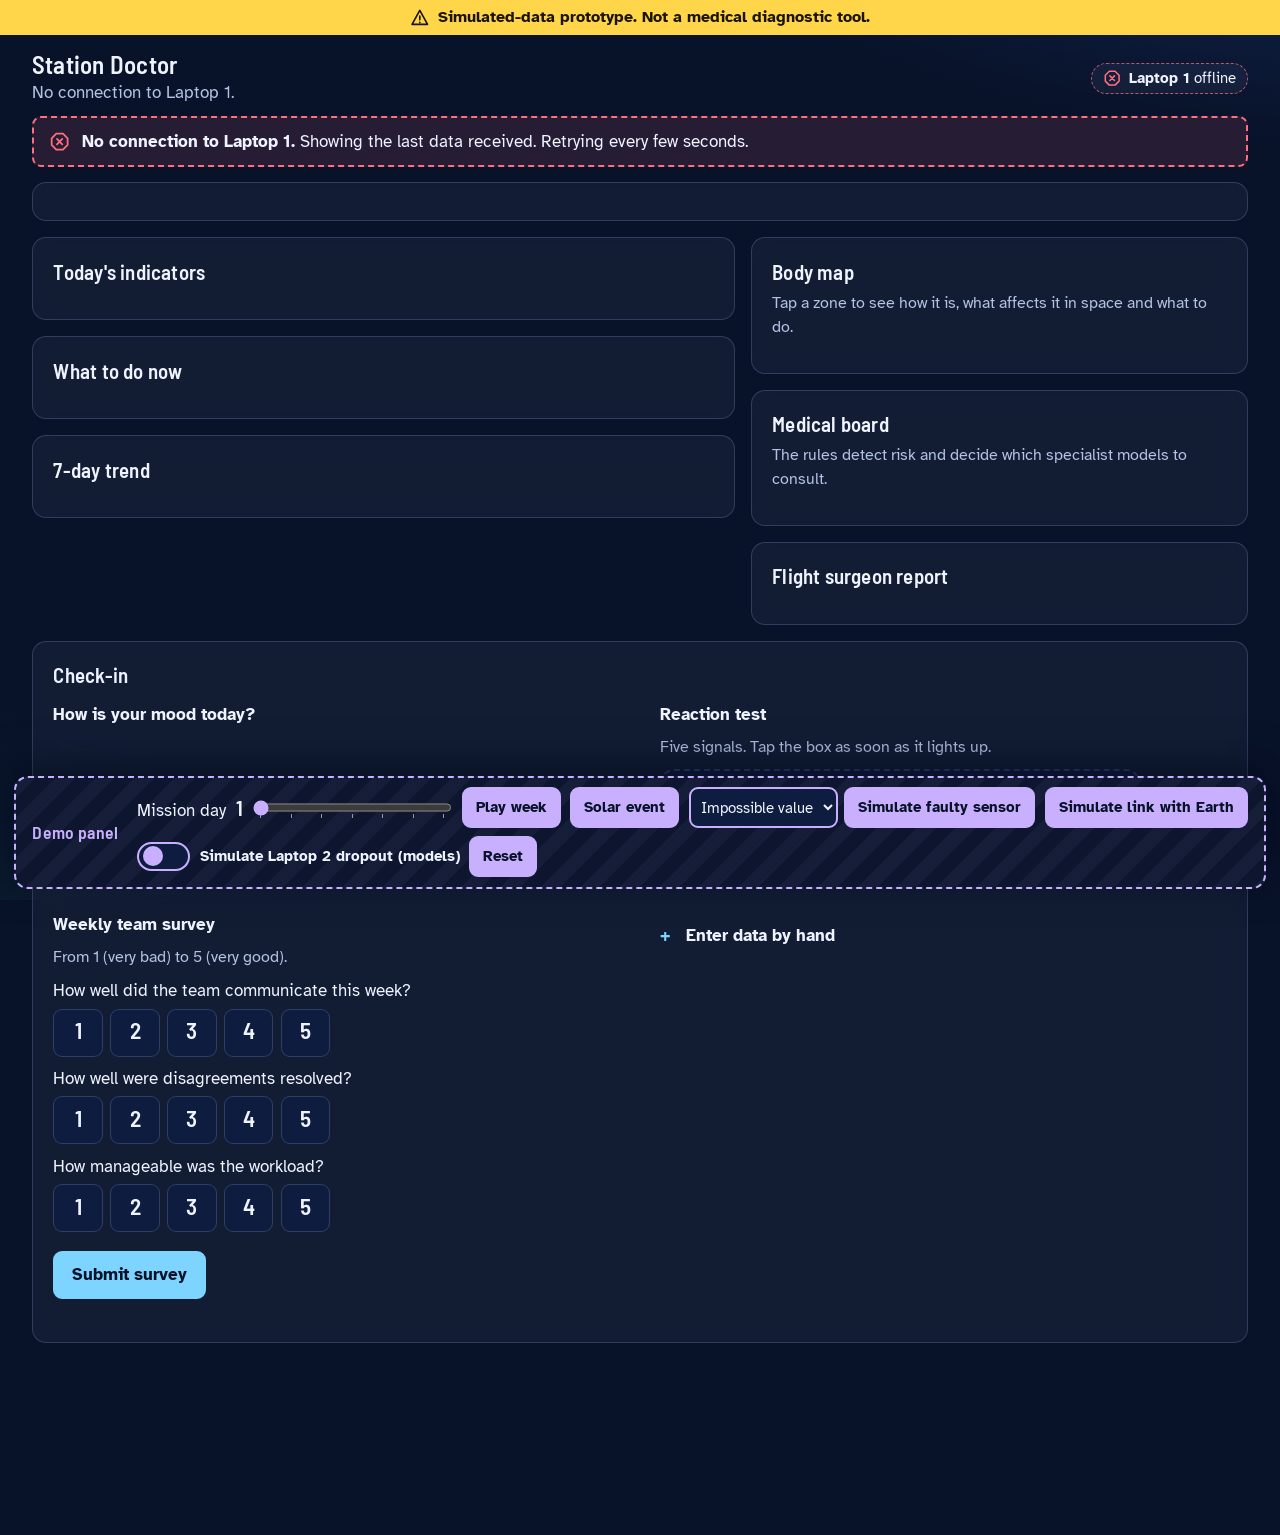
==== commit 3aa72ef4: "docs: traduccion frontend a ingles, actualizacion de fuentes y notas de diseño" ====
--- a/laptop1-backend-frontend/frontend/index.html
+++ b/laptop1-backend-frontend/frontend/index.html
@@ -94,7 +94,9 @@
 
       <details class="bloque" id="registro-manual">
         <summary>Enter data by hand</summary>
-        <form id="form-manual">
+        <!-- novalidate: the backend validates every value and answers with a clear message. The browser's own
+             check blocked the whole form when a prefilled value did not match its step (e.g. food 92 %, step 5). -->
+        <form id="form-manual" novalidate>
           <div id="manual-campos" class="campos"></div>
           <button type="submit" class="boton">Save today's data</button>
           <p id="manual-resultado" class="ayuda" aria-live="polite"></p>
@@ -116,6 +118,11 @@
         </div>
         <button type="button" class="boton" id="demo-reproducir" aria-pressed="false">Play week</button>
         <button type="button" class="boton" id="demo-solar" aria-pressed="false">Solar event</button>
+        <span class="demo-sensor">
+          <label class="solo-lectores" for="demo-sensor-tipo">Sensor fault type</label>
+          <select id="demo-sensor-tipo"></select>
+          <button type="button" class="boton" id="demo-sensor" aria-pressed="false">Simulate faulty sensor</button>
+        </span>
         <button type="button" class="boton" id="demo-enlace">Simulate link with Earth</button>
         <label class="interruptor">
           <input type="checkbox" id="demo-caida" role="switch">
--- a/laptop1-backend-frontend/frontend/css/estilos.css
+++ b/laptop1-backend-frontend/frontend/css/estilos.css
@@ -158,6 +158,9 @@
 .nivel-naranja { color: var(--naranja); }
 .nivel-rojo { color: var(--rojo); }
 .nivel-sin_dato { color: var(--sin-dato); }
+/* Dato sospechoso (el sensor parece fallar): mismo tono que "sin dato", porque no hay dato
+   utilizable, pero con icono y texto propios y borde discontinuo. Nunca solo color. */
+.nivel-sospechoso { color: var(--sin-dato); }
 
 /* ---- Estado general -------------------------------------------------------- */
 .estado-global { display: grid; gap: 1.1rem; }
@@ -200,6 +203,8 @@
 .tarjeta-pie { color: var(--tinta-2); font-size: 0.92rem; display: flex; align-items: flex-start; gap: 0.3rem; line-height: 1.35; }
 .tarjeta-pie .icono { width: 1.05em; height: 1.05em; margin-top: 0.15em; }
 .tarjeta .etiqueta-manual { font-size: 0.82rem; color: var(--acento); }
+.tarjeta.nivel-sospechoso { border: 1.5px dashed var(--naranja); }
+.tarjeta-valor .leido { color: var(--tinta-2); text-decoration: line-through; text-decoration-thickness: 2px; }
 
 .subtitulo { margin: 1.1rem 0 0.55rem; color: var(--tinta-2); font-size: 1rem; font-weight: 700; }
 .tarjetas.chicas { grid-template-columns: repeat(auto-fill, minmax(9.5rem, 1fr)); }
@@ -351,6 +356,9 @@
 .factores .icono { width: 1em; height: 1em; }
 .ficha { color: var(--tinta-2); font-size: 0.88rem; }
 .resultado-final { border: 1.5px solid var(--borde); border-radius: var(--radio-chico); padding: 0.85rem 0.95rem; display: grid; gap: 0.35rem; background: var(--vidrio-2); }
+.opinion-limitada { display: flex; align-items: flex-start; gap: 0.4rem; color: var(--tinta); font-size: 0.95rem;
+  padding: 0.4rem 0.6rem; border: 1.5px dashed var(--naranja); border-radius: var(--radio-chico); }
+.opinion-limitada .icono { color: var(--naranja); margin-top: 0.15rem; }
 .modo { display: inline-flex; align-items: center; gap: 0.4rem; font-weight: 700; }
 .modo.degradado { color: var(--naranja); }
 .modo.completo { color: var(--verde); }
@@ -408,6 +416,12 @@
 .panel.demo .boton:hover { background: #ddceff; border-color: #ddceff; }
 .panel.demo .boton[aria-pressed="true"] { background: var(--tinta); border-color: var(--tinta); }
 .panel.demo .boton-secundario { background: transparent; color: var(--tinta); border-color: var(--demo); }
+.demo-sensor { display: inline-flex; flex-wrap: wrap; align-items: center; gap: 0.4rem; }
+.demo-sensor select {
+  min-height: var(--toque); padding: 0.4rem 0.6rem; font: inherit; color: var(--tinta);
+  background: var(--noche-2); border: 2px solid var(--demo); border-radius: var(--radio-chico);
+}
+.demo-sensor select:disabled { opacity: 0.6; }
 .interruptor { display: inline-flex; align-items: center; gap: 0.6rem; min-height: var(--toque); cursor: pointer; font-weight: 700; }
 .interruptor input { position: absolute; opacity: 0; }
 .interruptor-pista {
@@ -442,7 +456,7 @@
 }
 
 @media (min-width: 1160px) {
-  body { padding-bottom: 7.5rem; }
+  body { padding-bottom: 10.5rem; }   /* deja libre el panel de demo, que puede ocupar dos filas */
   .nav-inferior { display: none; }
   .rejilla { grid-template-columns: repeat(12, minmax(0, 1fr)); align-items: start; }
   #sec-estado { grid-column: 1 / -1; }
@@ -462,10 +476,13 @@
   }
   #sec-demo h2 { margin: 0; font-size: 1.1rem; }
   #sec-demo > .ayuda { display: none; }
-  #sec-demo .demo-controles { flex-wrap: nowrap; gap: 0.6rem; }
-  #sec-demo .demo-dia { flex: 1 1 22rem; min-width: 19rem; grid-template-columns: auto 1fr; align-items: center; gap: 0.6rem; white-space: nowrap; }
+  /* Si los controles no caben en una fila pasan a una segunda; nunca se recortan. */
+  #sec-demo .demo-controles { flex-wrap: wrap; gap: 0.45rem 0.6rem; }
+  #sec-demo .demo-dia { flex: 1 1 19rem; min-width: 17rem; grid-template-columns: auto 1fr; align-items: center; gap: 0.6rem; white-space: nowrap; }
   #sec-demo .boton { min-height: 2.6rem; padding: 0.3rem 0.75rem; font-size: 0.93rem; white-space: nowrap; }
-  #sec-demo .interruptor { font-size: 0.93rem; max-width: 13rem; line-height: 1.2; }
+  #sec-demo .demo-sensor { flex-wrap: nowrap; }
+  #sec-demo .demo-sensor select { min-height: 2.6rem; padding: 0.3rem 0.4rem; font-size: 0.93rem; }
+  #sec-demo .interruptor { font-size: 0.93rem; line-height: 1.2; min-height: 2.6rem; white-space: nowrap; }
   #sec-demo input[type="range"] { height: 2.4rem; }
   #demo-mensaje { grid-column: 1 / -1; font-size: 0.9rem; }
   #demo-mensaje:empty { display: none; }
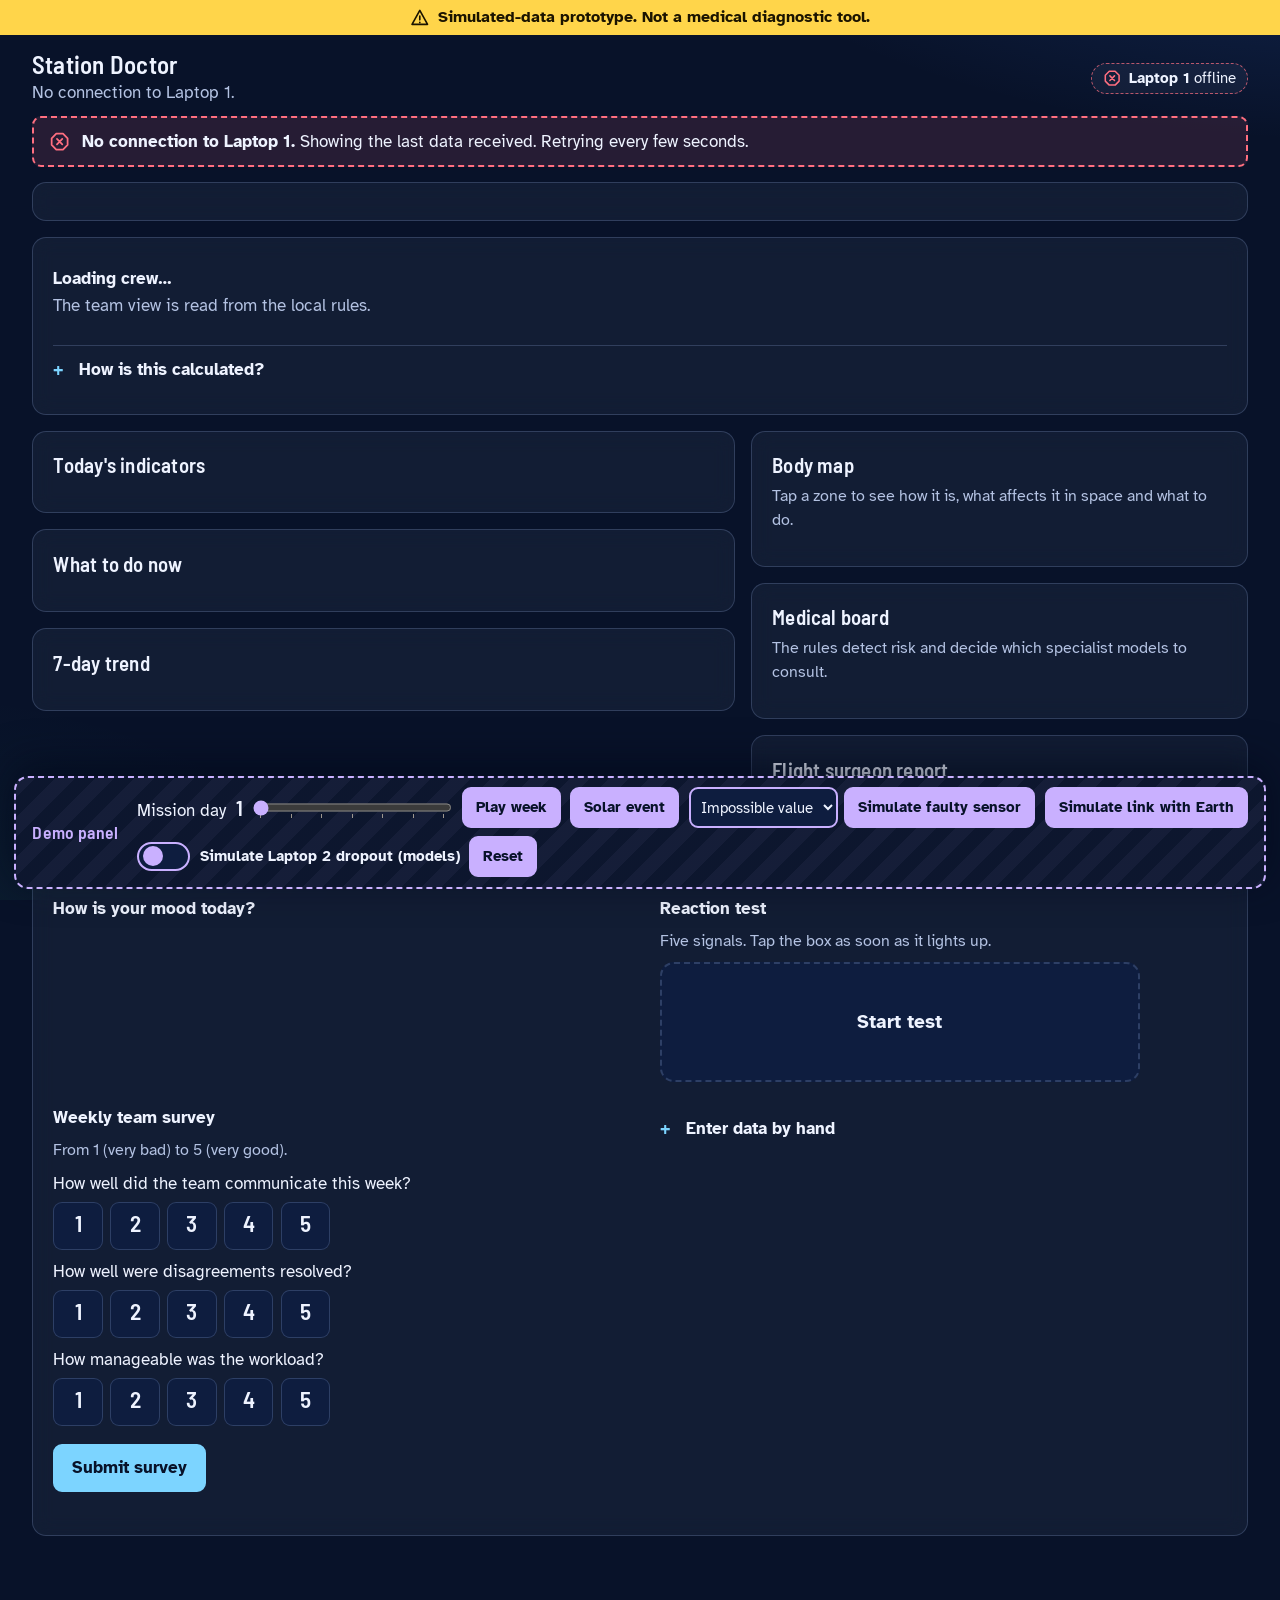
==== commit c148e70e: "feat: reloj simulado y vista de tripulacion multiastronauta" ====
--- a/laptop1-backend-frontend/frontend/index.html
+++ b/laptop1-backend-frontend/frontend/index.html
@@ -7,6 +7,7 @@
   <title>Station Doctor</title>
   <!-- Everything is local: no CDN, no remote fonts, no external APIs. -->
   <link rel="stylesheet" href="css/estilos.css">
+  <link rel="stylesheet" href="css/tripulacion.css">
   <link rel="icon" href="data:image/svg+xml,%3Csvg xmlns='http://www.w3.org/2000/svg' viewBox='0 0 32 32'%3E%3Ccircle cx='16' cy='16' r='14' fill='%23081229' stroke='%237CD4FF' stroke-width='2'/%3E%3Cpath d='M16 9v14M9 16h14' stroke='%233EE0A1' stroke-width='3.5' stroke-linecap='round'/%3E%3C/svg%3E">
 </head>
 <body>
@@ -30,6 +31,20 @@
     <section id="sec-estado" class="panel estado" aria-labelledby="t-estado">
       <h2 id="t-estado" class="solo-lectores">Overall status</h2>
       <div id="estado-global"></div>
+    </section>
+
+    <section id="sec-tripulacion" class="panel" aria-labelledby="t-tripulacion">
+      <div id="tripulacion" aria-live="polite"></div>
+      <div id="detalle-equipo"></div>
+      <details class="crew-ayuda" id="como-se-calcula">
+        <summary>How is this calculated?</summary>
+        <p>Readiness is a demo heuristic. It combines indicator levels (40 %), plan adherence (25 %),
+          rule safety (20 %) and data quality (15 %). A red alert caps it at 45 and an orange alert at 70.
+          With coverage below 50 %, or with more than two main indicators missing, it is shown as
+          “Not enough data”, never as zero. Model risk is shown apart and does not enter the index.</p>
+        <p>This ranking is a demo tool to compare simulated profiles. It must not be used to exclude anyone.
+          It is not a medical evaluation or a fitness-for-duty decision.</p>
+      </details>
     </section>
 
     <!-- Two columns on wide screens; on a phone they stack in this order. -->
@@ -136,12 +151,14 @@
   </main>
 
   <nav class="nav-inferior" aria-label="Sections">
+    <a href="#sec-tripulacion">Crew</a>
     <a href="#sec-tablero">Indicators</a>
     <a href="#sec-alertas">Alerts</a>
     <a href="#sec-cuerpo">Body</a>
     <a href="#sec-junta">Board</a>
     <a href="#sec-checkin">Check-in</a>
     <a href="#sec-demo">Demo</a>
+    <a href="reloj/">Watch</a>
   </nav>
 
   <script type="module" src="js/app.js"></script>
--- a/laptop1-backend-frontend/frontend/css/tripulacion.css
+++ b/laptop1-backend-frontend/frontend/css/tripulacion.css
@@ -0,0 +1,145 @@
+/* ==========================================================================
+   Vista de tripulación (Crew) y ajustes de navegación.
+   Reutiliza las variables de estilos.css. Sin recursos remotos.
+   ========================================================================== */
+
+#sec-tripulacion { grid-column: 1 / -1; }
+#sec-tripulacion h2 { margin-bottom: 0.3rem; }
+
+.crew-cabecera {
+  display: flex; flex-wrap: wrap; align-items: flex-start; justify-content: space-between;
+  gap: 0.7rem 1rem; margin-bottom: 0.9rem;
+}
+.crew-cabecera .ayuda { margin-top: 0.15rem; }
+
+.crew-resumen {
+  display: grid; grid-template-columns: repeat(auto-fit, minmax(8.5rem, 1fr));
+  gap: 0.55rem; margin-bottom: 0.9rem;
+}
+.crew-dato {
+  display: grid; gap: 0.1rem; padding: 0.55rem 0.7rem;
+  background: var(--noche-2); border: 1px solid var(--borde); border-radius: var(--radio-chico);
+}
+.crew-dato > span:first-child { color: var(--tinta-2); font-size: 0.88rem; }
+.crew-dato b { font-family: var(--cifras); font-size: 1.25rem; font-weight: 600; }
+.crew-niveles { display: flex; flex-wrap: wrap; gap: 0.2rem 0.6rem; font-size: 0.92rem; }
+.crew-niveles .nivel { font-size: 0.92rem; }
+
+.crew-filtros { display: flex; flex-wrap: wrap; gap: 0.45rem; margin-bottom: 0.8rem; }
+
+.crew-columnas {
+  display: grid; gap: 0.7rem; padding: 0 0.7rem 0.3rem;
+  grid-template-columns: 1.6rem minmax(8rem, 1.6fr) auto minmax(8rem, 1fr) 4.2rem 5.2rem 3.6rem 8.5rem;
+  color: var(--tinta-2); font-size: 0.78rem; font-weight: 700;
+}
+.crew-lista { list-style: none; margin: 0; padding: 0; display: grid; gap: 0.5rem; }
+.crew-fila {
+  width: 100%; display: grid; align-items: center; gap: 0.35rem 0.7rem;
+  grid-template-columns: 1.6rem minmax(8rem, 1.6fr) auto minmax(8rem, 1fr) 4.2rem 5.2rem 3.6rem 8.5rem;
+  grid-template-areas: "pos quien nivel prep cob tend alerta spark";
+  padding: 0.6rem 0.7rem; text-align: left; font: inherit; color: var(--tinta);
+  background: var(--noche-2); border: 1.5px solid var(--borde);
+  border-left: 6px solid var(--nivel-color, var(--sin-dato));
+  border-radius: var(--radio-chico); cursor: pointer;
+}
+.crew-fila:hover { background: var(--vidrio-2); border-color: var(--tinta-2); }
+.crew-fila.nivel-verde { --nivel-color: var(--verde); color: var(--tinta); }
+.crew-fila.nivel-amarillo { --nivel-color: var(--amarillo); color: var(--tinta); }
+.crew-fila.nivel-naranja { --nivel-color: var(--naranja); color: var(--tinta); }
+.crew-fila.nivel-rojo { --nivel-color: var(--rojo); color: var(--tinta); }
+.crew-fila.nivel-sin_dato { --nivel-color: var(--sin-dato); color: var(--tinta); }
+
+.crew-pos { grid-area: pos; font-family: var(--cifras); font-size: 1.25rem; font-weight: 600; color: var(--tinta-2); }
+.crew-quien { grid-area: quien; display: grid; gap: 0.05rem; min-width: 0; }
+.crew-quien b { overflow: hidden; text-overflow: ellipsis; white-space: nowrap; }
+.crew-quien small { color: var(--tinta-2); }
+.crew-nivel-celda { grid-area: nivel; }
+.crew-prep-celda { grid-area: prep; display: flex; align-items: center; gap: 0.45rem; min-width: 0; }
+.crew-cob-celda { grid-area: cob; display: grid; gap: 0.05rem; }
+.crew-tend-celda { grid-area: tend; display: flex; align-items: center; gap: 0.25rem; }
+.crew-alerta-celda { grid-area: alerta; display: grid; gap: 0.05rem; }
+.crew-spark-celda { grid-area: spark; }
+.crew-cob-celda small, .crew-tend-celda small, .crew-alerta-celda small { color: var(--tinta-2); font-size: 0.78rem; }
+
+.crew-barra {
+  display: block; flex: 1; min-width: 2.5rem; height: 0.65rem; border-radius: 999px;
+  background: rgba(196, 215, 255, 0.14); overflow: hidden;
+}
+.crew-barra i { display: block; height: 100%; background: var(--acento); border-radius: inherit; }
+.crew-pct { font-family: var(--cifras); font-size: 1.2rem; font-weight: 600; white-space: nowrap; }
+.crew-sin-dato { color: var(--sin-dato); font-size: 0.9rem; }
+.crew-spark { width: 100%; max-width: 8.5rem; height: 2.1rem; overflow: visible; }
+.crew-spark polyline { fill: none; stroke: var(--acento); stroke-width: 2; stroke-linecap: round; stroke-linejoin: round; }
+.crew-spark circle { fill: var(--acento); }
+
+.crew-aviso {
+  display: flex; gap: 0.55rem; align-items: flex-start; margin-top: 0.9rem;
+  padding: 0.65rem 0.8rem; border: 1.5px dashed var(--borde); border-radius: var(--radio-chico);
+  color: var(--tinta-2); font-size: 0.94rem;
+}
+.crew-aviso .icono { color: var(--amarillo); margin-top: 0.1rem; }
+.crew-degradado {
+  display: flex; gap: 0.55rem; align-items: flex-start; margin: 0 0 0.9rem;
+  padding: 0.65rem 0.8rem; border: 2px dashed var(--naranja); border-radius: var(--radio-chico);
+  background: rgba(255, 159, 69, 0.10); color: var(--tinta);
+}
+.crew-degradado .icono { color: var(--naranja); margin-top: 0.1rem; }
+
+.crew-detalle {
+  margin-top: 1rem; padding: 0.95rem; border: 2px solid var(--acento);
+  scroll-margin-top: 5.5rem;
+  border-radius: var(--radio); background: var(--noche-2); display: grid; gap: 0.8rem;
+}
+.crew-detalle-cabecera { display: flex; flex-wrap: wrap; justify-content: space-between; gap: 0.7rem; align-items: flex-start; }
+.crew-detalle-cabecera h3 { margin: 0.5rem 0 0.15rem; font-size: 1.25rem; }
+.crew-detalle-cabecera h3 small { color: var(--tinta-2); font-weight: 400; font-size: 0.95rem; }
+.crew-detalle-nivel { display: flex; flex-direction: column; align-items: flex-end; gap: 0.15rem; }
+.crew-detalle-rejilla { display: grid; gap: 0.9rem; grid-template-columns: repeat(auto-fit, minmax(16rem, 1fr)); }
+.crew-detalle-rejilla > section { display: grid; gap: 0.4rem; align-content: start; }
+.crew-detalle-rejilla h4 { margin: 0; color: var(--tinta-2); font-size: 0.98rem; text-transform: uppercase; letter-spacing: 0.04em; }
+.crew-tabla-indicadores { grid-column: 1 / -1; }
+.crew-cargando { color: var(--tinta-2); padding: 0.8rem 0; }
+.crew-desglose { display: grid; gap: 0.3rem; }
+.crew-desglose-fila { display: flex; justify-content: space-between; gap: 0.6rem; border-bottom: 1px solid var(--borde); padding-bottom: 0.2rem; }
+.crew-desglose-fila small { color: var(--tinta-2); }
+.crew-modelo { font-size: 0.95rem; display: grid; gap: 0.2rem; margin-top: 0.4rem; }
+.crew-modelo small { color: var(--tinta-2); }
+.crew-junta { list-style: none; margin: 0; padding: 0; display: grid; gap: 0.3rem; }
+.crew-junta li { display: flex; justify-content: space-between; gap: 0.6rem; padding: 0.25rem 0; border-bottom: 1px solid var(--borde); }
+.crew-junta span { color: var(--tinta-2); }
+.crew-minis { display: grid; grid-template-columns: repeat(auto-fit, minmax(8rem, 1fr)); gap: 0.5rem; }
+.crew-mini { display: grid; gap: 0.1rem; }
+.crew-mini > span { color: var(--tinta-2); font-size: 0.9rem; }
+.crew-pasos { margin: 0; padding-left: 1.1rem; color: var(--tinta); }
+.crew-sospechosos { list-style: none; margin: 0; padding: 0; display: grid; gap: 0.3rem; }
+.crew-sospechosos li { display: flex; gap: 0.4rem; align-items: flex-start; color: var(--tinta-2); }
+.crew-sospechosos .icono { color: var(--sin-dato); margin-top: 0.15rem; }
+.crew-ayuda { margin-top: 1rem; border-top: 1px solid var(--borde); }
+.crew-ayuda p { color: var(--tinta-2); max-width: 70ch; margin-top: 0.35rem; }
+
+/* La barra inferior pasa de 6 a 8 destinos. */
+.nav-inferior { grid-template-columns: repeat(8, 1fr); }
+.nav-inferior a { font-size: 0.78rem; padding: 0 0.1rem; text-align: center; }
+
+@media (max-width: 860px) {
+  .crew-columnas { display: none; }
+  .crew-fila {
+    grid-template-columns: 1.6rem minmax(0, 1fr) auto;
+    grid-template-areas:
+      "pos quien nivel"
+      "prep prep prep"
+      "cob tend alerta"
+      "spark spark spark";
+  }
+  .crew-spark { max-width: 100%; height: 2.4rem; }
+  .crew-detalle-nivel { align-items: flex-start; }
+}
+
+@media (max-width: 480px) {
+  .nav-inferior a { font-size: 0.68rem; }
+}
+
+@media (min-width: 1160px) {
+  #sec-tripulacion { grid-column: 1 / -1; }
+  .nav-inferior { display: none; }
+}
